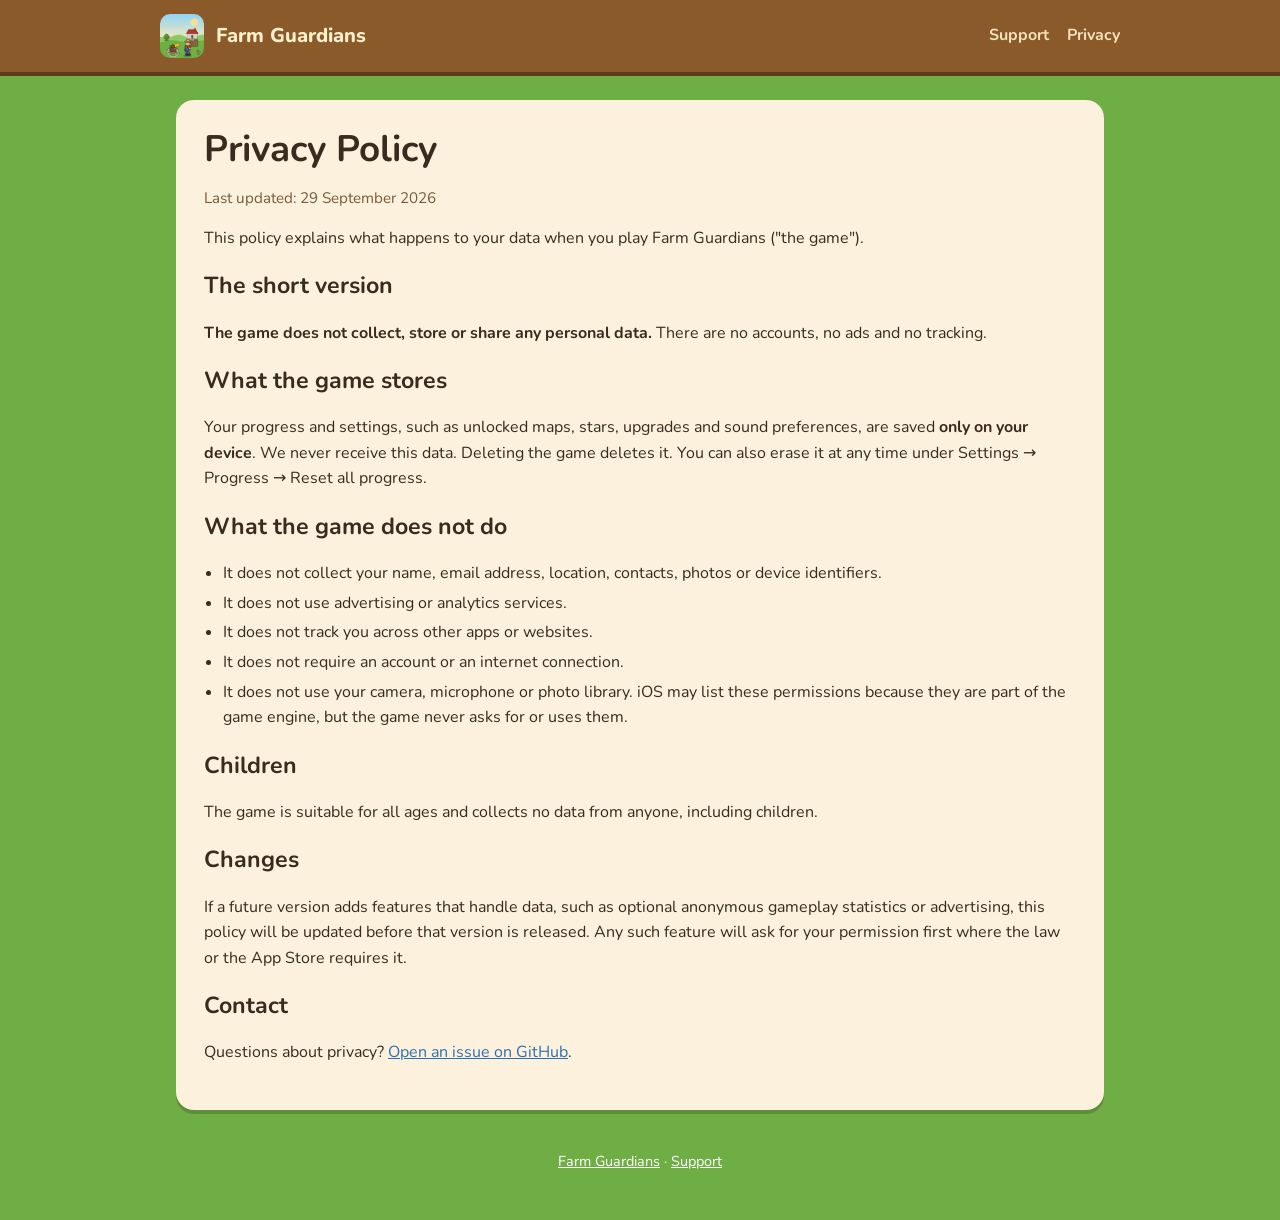
==== privacy.html @ f64cca60 "Game page, support and privacy policy Co-Authored-By: Claude Opus 5.5 <noreply@anthropic.com>" ====
<!doctype html>
<html lang="en">
<head>
	<meta charset="utf-8">
	<meta name="viewport" content="width=device-width, initial-scale=1">
	<title>Privacy Policy – Farm Guardians</title>
	<link rel="icon" href="img/icon.png">
	<link rel="preconnect" href="https://fonts.googleapis.com">
	<link href="https://fonts.googleapis.com/css2?family=Nunito:wght@400;700;800&display=swap" rel="stylesheet">
	<link rel="stylesheet" href="style.css">
</head>
<body>
	<header>
		<div class="bar">
			<img src="img/icon.png" alt="">
			<a href="./">Farm Guardians</a>
			<nav>
				<a href="./#support">Support</a>
				<a href="privacy.html">Privacy</a>
			</nav>
		</div>
	</header>

	<main>
		<article class="card">
			<h1>Privacy Policy</h1>
			<p class="muted">Last updated: 29 September 2026</p>

			<p>This policy explains what happens to your data when you play Farm Guardians ("the game").</p>

			<h2>The short version</h2>
			<p><strong>The game does not collect, store or share any personal data.</strong> There are no accounts, no ads and no tracking.</p>

			<h2>What the game stores</h2>
			<p>Your progress and settings, such as unlocked maps, stars, upgrades and sound preferences, are saved <strong>only on your device</strong>. We never receive this data. Deleting the game deletes it. You can also erase it at any time under Settings → Progress → Reset all progress.</p>

			<h2>What the game does not do</h2>
			<ul>
				<li>It does not collect your name, email address, location, contacts, photos or device identifiers.</li>
				<li>It does not use advertising or analytics services.</li>
				<li>It does not track you across other apps or websites.</li>
				<li>It does not require an account or an internet connection.</li>
				<li>It does not use your camera, microphone or photo library. iOS may list these permissions because they are part of the game engine, but the game never asks for or uses them.</li>
			</ul>

			<h2>Children</h2>
			<p>The game is suitable for all ages and collects no data from anyone, including children.</p>

			<h2>Changes</h2>
			<p>If a future version adds features that handle data, such as optional anonymous gameplay statistics or advertising, this policy will be updated before that version is released. Any such feature will ask for your permission first where the law or the App Store requires it.</p>

			<h2>Contact</h2>
			<p>Questions about privacy? <a href="https://github.com/hjelp/farm-guardians/issues">Open an issue on GitHub</a>.</p>
		</article>
	</main>

	<footer>
		<p><a href="./">Farm Guardians</a> · <a href="./#support">Support</a></p>
	</footer>
</body>
</html>
---- style.css ----
:root {
	--ink: #3b2a1e;
	--paper: #fbf1dc;
	--paper-dark: #efdcb6;
	--wood: #8b5a2b;
	--grass: #6fae45;
	--grass-dark: #4f8a2f;
	--gold: #f2b705;
	--link: #2f6fb0;
}

* { box-sizing: border-box; }

body {
	margin: 0;
	font-family: "Nunito", system-ui, -apple-system, "Segoe UI", sans-serif;
	color: var(--ink);
	background: var(--grass);
	line-height: 1.6;
}

header {
	background: var(--wood);
	color: #fff1cc;
	padding: 14px 16px;
	border-bottom: 4px solid #5e3b1b;
}

header .bar {
	max-width: 960px;
	margin: 0 auto;
	display: flex;
	align-items: center;
	gap: 12px;
}

header img { width: 44px; height: 44px; border-radius: 10px; }
header a { color: inherit; text-decoration: none; font-weight: 800; font-size: 1.25rem; }
header nav { margin-left: auto; display: flex; gap: 18px; }
header nav a { font-size: 1rem; font-weight: 700; opacity: 0.9; }

main {
	max-width: 960px;
	margin: 24px auto 40px;
	padding: 0 16px;
}

.card {
	background: var(--paper);
	border-radius: 18px;
	padding: 28px;
	box-shadow: 0 4px 0 rgba(0, 0, 0, 0.18);
	margin-bottom: 22px;
}

.hero { display: flex; gap: 28px; align-items: center; flex-wrap: wrap; }
.hero img { width: 160px; height: 160px; border-radius: 34px; box-shadow: 0 6px 16px rgba(0, 0, 0, 0.25); }
.hero div { flex: 1; min-width: 240px; }

h1 { margin: 0 0 6px; font-size: 2.3rem; line-height: 1.15; }
h2 { margin: 0 0 12px; font-size: 1.45rem; }
.tagline { font-size: 1.15rem; margin: 0 0 12px; color: #6a4a2a; }

.badge {
	display: inline-block;
	background: var(--ink);
	color: #fff;
	padding: 10px 18px;
	border-radius: 12px;
	font-weight: 700;
}

.shots {
	display: grid;
	grid-template-columns: repeat(auto-fit, minmax(280px, 1fr));
	gap: 14px;
}

.shots img { width: 100%; border-radius: 12px; display: block; }

ul { padding-left: 1.2em; }
li { margin: 4px 0; }
a { color: var(--link); }

.muted { color: #7a5a3a; font-size: 0.95rem; }

footer {
	text-align: center;
	color: #eef7e6;
	font-size: 0.9rem;
	padding: 0 16px 32px;
}

footer a { color: #fff; }

@media (max-width: 560px) {
	.card { padding: 20px; }
	h1 { font-size: 1.8rem; }
	.hero img { width: 112px; height: 112px; border-radius: 24px; }
	header nav { gap: 12px; }
}
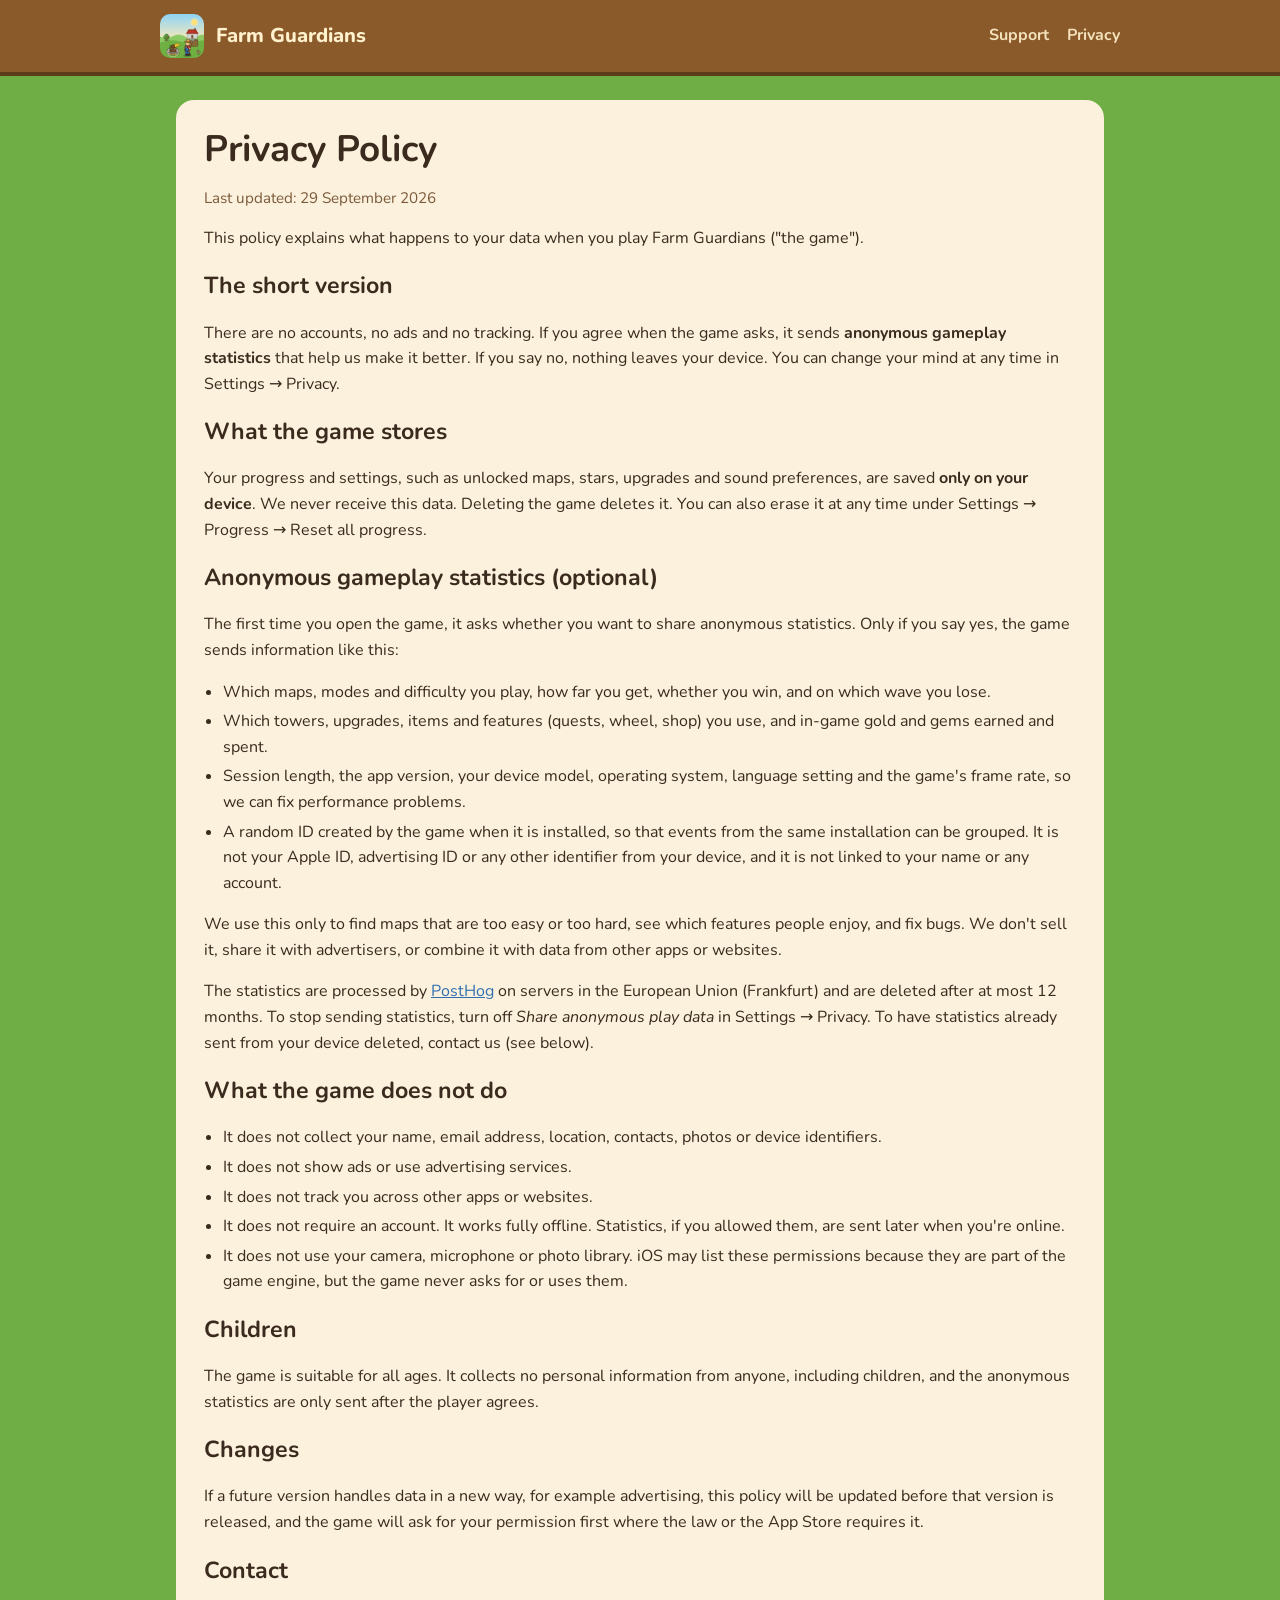
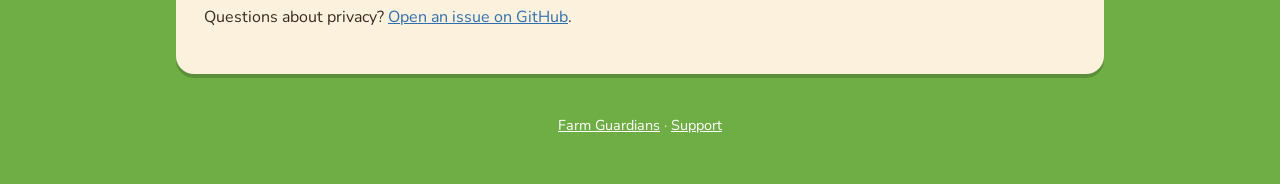
==== commit ae460153: "Privacy policy: optional anonymous gameplay statistics (PostHog EU) Co-Authored-By: Claude Opus 5.5 " ====
--- a/privacy.html
+++ b/privacy.html
@@ -29,25 +29,36 @@
 			<p>This policy explains what happens to your data when you play Farm Guardians ("the game").</p>
 
 			<h2>The short version</h2>
-			<p><strong>The game does not collect, store or share any personal data.</strong> There are no accounts, no ads and no tracking.</p>
+			<p>There are no accounts, no ads and no tracking. If you agree when the game asks, it sends <strong>anonymous gameplay statistics</strong> that help us make it better. If you say no, nothing leaves your device. You can change your mind at any time in Settings → Privacy.</p>
 
 			<h2>What the game stores</h2>
 			<p>Your progress and settings, such as unlocked maps, stars, upgrades and sound preferences, are saved <strong>only on your device</strong>. We never receive this data. Deleting the game deletes it. You can also erase it at any time under Settings → Progress → Reset all progress.</p>
 
+			<h2>Anonymous gameplay statistics (optional)</h2>
+			<p>The first time you open the game, it asks whether you want to share anonymous statistics. Only if you say yes, the game sends information like this:</p>
+			<ul>
+				<li>Which maps, modes and difficulty you play, how far you get, whether you win, and on which wave you lose.</li>
+				<li>Which towers, upgrades, items and features (quests, wheel, shop) you use, and in-game gold and gems earned and spent.</li>
+				<li>Session length, the app version, your device model, operating system, language setting and the game's frame rate, so we can fix performance problems.</li>
+				<li>A random ID created by the game when it is installed, so that events from the same installation can be grouped. It is not your Apple ID, advertising ID or any other identifier from your device, and it is not linked to your name or any account.</li>
+			</ul>
+			<p>We use this only to find maps that are too easy or too hard, see which features people enjoy, and fix bugs. We don't sell it, share it with advertisers, or combine it with data from other apps or websites.</p>
+			<p>The statistics are processed by <a href="https://posthog.com/privacy">PostHog</a> on servers in the European Union (Frankfurt) and are deleted after at most 12 months. To stop sending statistics, turn off <em>Share anonymous play data</em> in Settings → Privacy. To have statistics already sent from your device deleted, contact us (see below).</p>
+
 			<h2>What the game does not do</h2>
 			<ul>
 				<li>It does not collect your name, email address, location, contacts, photos or device identifiers.</li>
-				<li>It does not use advertising or analytics services.</li>
+				<li>It does not show ads or use advertising services.</li>
 				<li>It does not track you across other apps or websites.</li>
-				<li>It does not require an account or an internet connection.</li>
+				<li>It does not require an account. It works fully offline. Statistics, if you allowed them, are sent later when you're online.</li>
 				<li>It does not use your camera, microphone or photo library. iOS may list these permissions because they are part of the game engine, but the game never asks for or uses them.</li>
 			</ul>
 
 			<h2>Children</h2>
-			<p>The game is suitable for all ages and collects no data from anyone, including children.</p>
+			<p>The game is suitable for all ages. It collects no personal information from anyone, including children, and the anonymous statistics are only sent after the player agrees.</p>
 
 			<h2>Changes</h2>
-			<p>If a future version adds features that handle data, such as optional anonymous gameplay statistics or advertising, this policy will be updated before that version is released. Any such feature will ask for your permission first where the law or the App Store requires it.</p>
+			<p>If a future version handles data in a new way, for example advertising, this policy will be updated before that version is released, and the game will ask for your permission first where the law or the App Store requires it.</p>
 
 			<h2>Contact</h2>
 			<p>Questions about privacy? <a href="https://github.com/hjelp/farm-guardians/issues">Open an issue on GitHub</a>.</p>
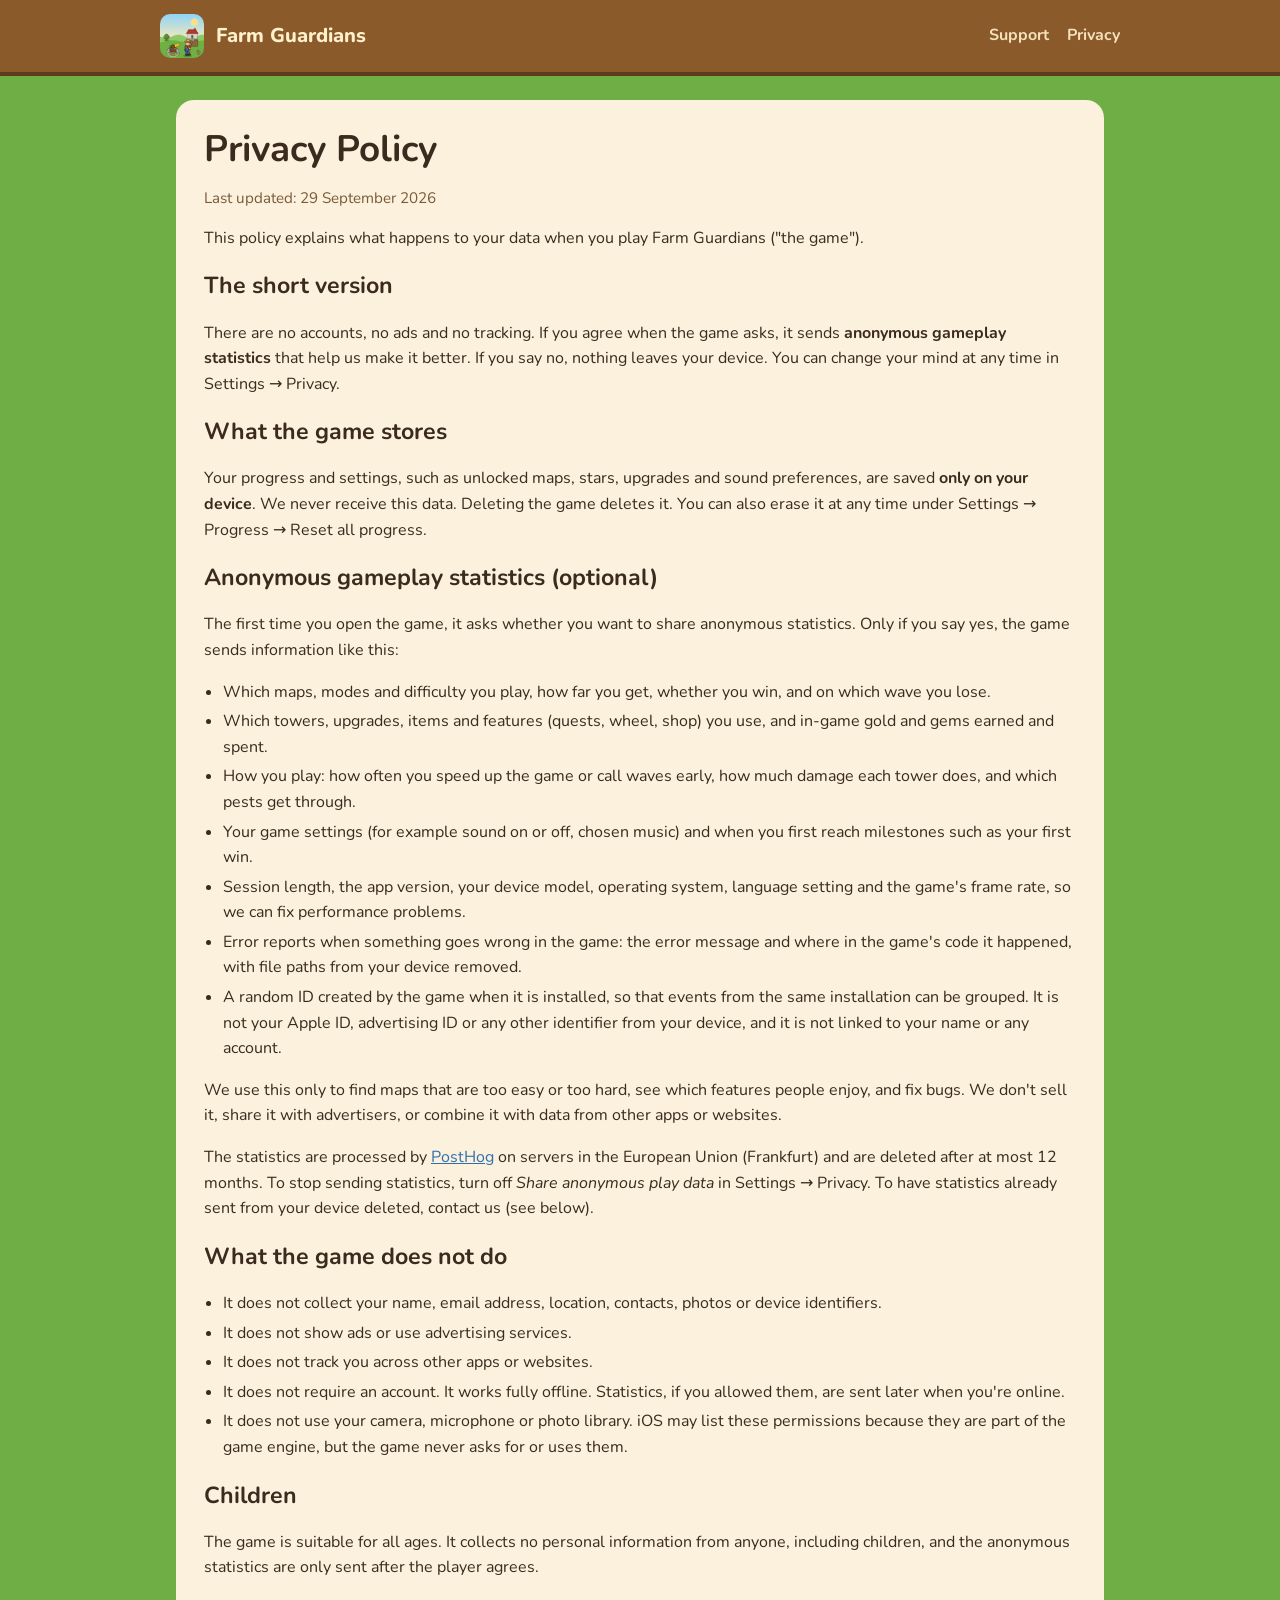
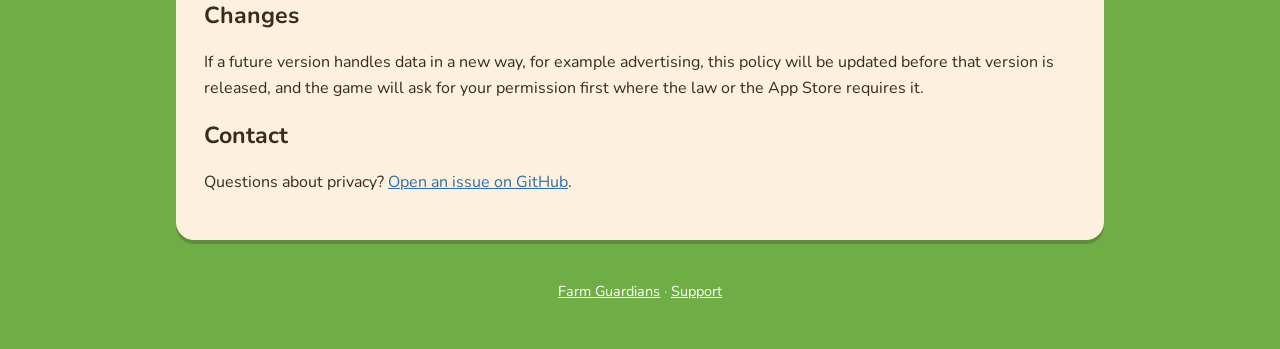
==== commit f0f0b760: "Privacy policy: play-style stats, settings, milestones and error reports Co-Authored-By: Claude Opus" ====
--- a/privacy.html
+++ b/privacy.html
@@ -39,7 +39,10 @@
 			<ul>
 				<li>Which maps, modes and difficulty you play, how far you get, whether you win, and on which wave you lose.</li>
 				<li>Which towers, upgrades, items and features (quests, wheel, shop) you use, and in-game gold and gems earned and spent.</li>
+				<li>How you play: how often you speed up the game or call waves early, how much damage each tower does, and which pests get through.</li>
+				<li>Your game settings (for example sound on or off, chosen music) and when you first reach milestones such as your first win.</li>
 				<li>Session length, the app version, your device model, operating system, language setting and the game's frame rate, so we can fix performance problems.</li>
+				<li>Error reports when something goes wrong in the game: the error message and where in the game's code it happened, with file paths from your device removed.</li>
 				<li>A random ID created by the game when it is installed, so that events from the same installation can be grouped. It is not your Apple ID, advertising ID or any other identifier from your device, and it is not linked to your name or any account.</li>
 			</ul>
 			<p>We use this only to find maps that are too easy or too hard, see which features people enjoy, and fix bugs. We don't sell it, share it with advertisers, or combine it with data from other apps or websites.</p>
